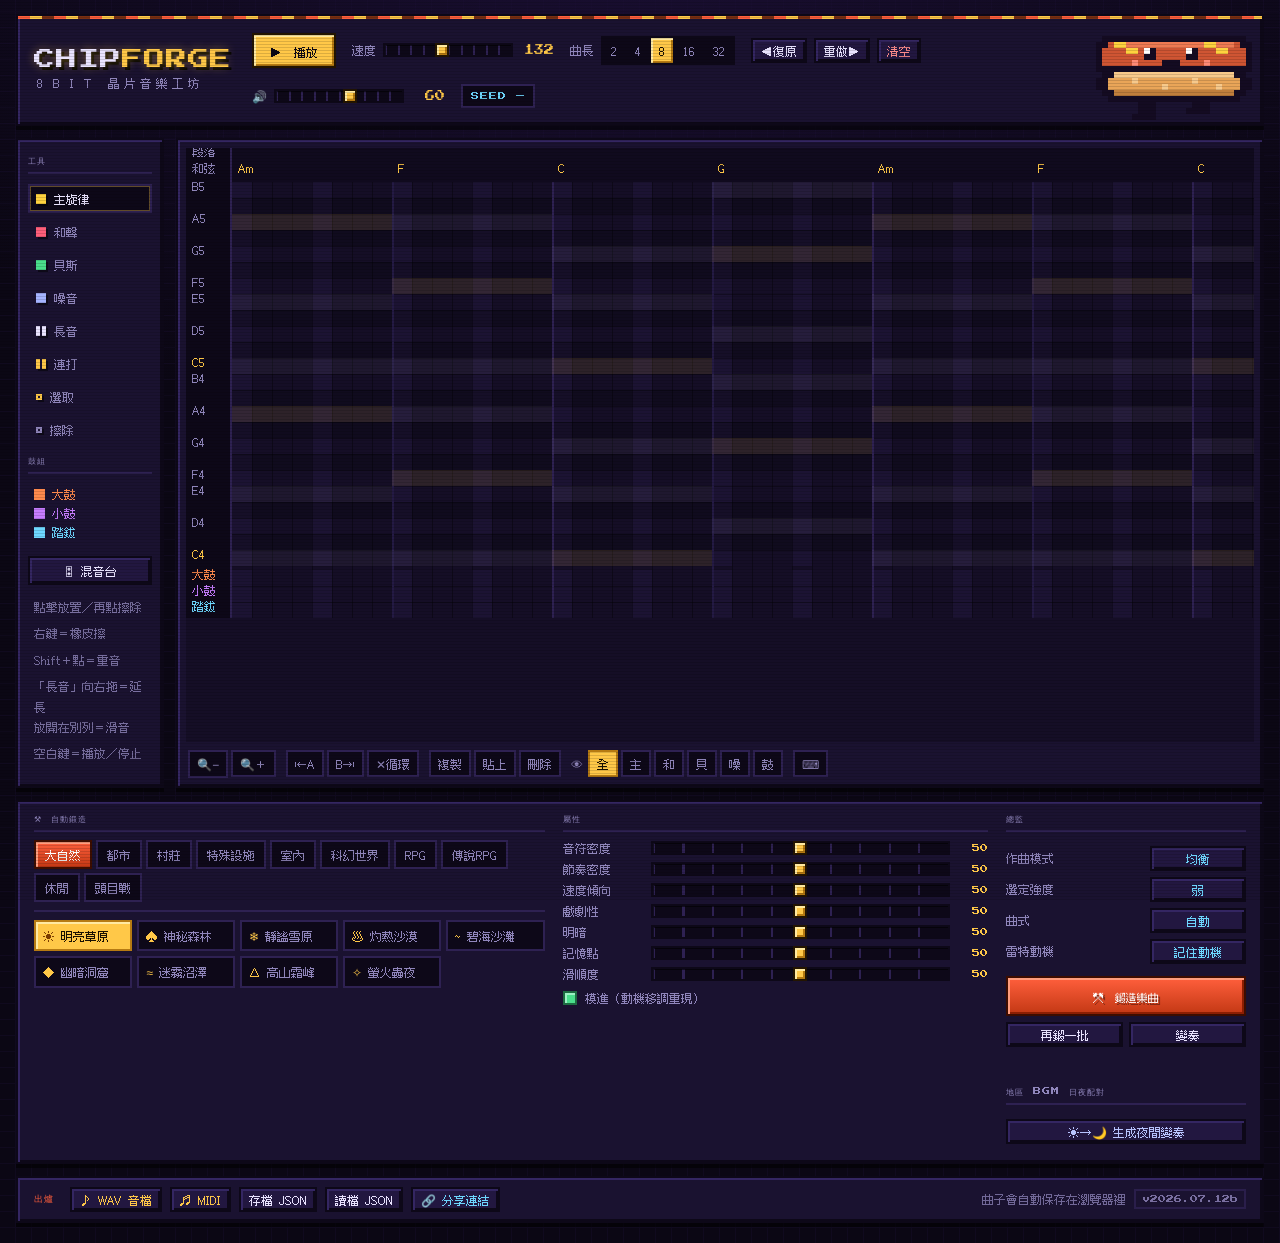
==== index.html @ d0098775 "加入版本徽章與 script 快取戳記 Co-Authored-By: Claude Fable 5 <noreply@anthropic.com>" ====
<!DOCTYPE html>
<html lang="zh-Hant">
<head>
<meta charset="UTF-8">
<meta name="viewport" content="width=device-width, initial-scale=1.0">
<title>ChipForge｜8BIT 晶片音樂工坊</title>
<meta name="description" content="ChipForge — 瀏覽器裡的 8-bit 晶片音樂鍛造工坊：自動作曲、piano-roll 編輯、WAV/MIDI 匯出">
<link rel="icon" href="data:image/svg+xml,<svg xmlns='http://www.w3.org/2000/svg' viewBox='0 0 16 16'><rect x='2' y='2' width='12' height='12' fill='%23ffc848'/><rect x='4' y='4' width='8' height='8' fill='%230b0714'/><rect x='6' y='6' width='4' height='4' fill='%23ff5f3c'/></svg>">
<link rel="stylesheet" href="css/style.css">
</head>
<body>

<div class="crt"></div>

<header class="topbar px-panel">
  <div class="logo">
    <div class="logo-main">CHIP<em>FORGE</em></div>
    <div class="logo-sub">８ＢＩＴ 晶片音樂工坊</div>
  </div>

  <div class="transport">
    <button id="btnPlay" class="px-btn btn-play">▶ 播放</button>
    <div class="t-group">
      <span class="t-label">速度</span>
      <input type="range" id="bpm" min="60" max="220" value="132" class="px-range">
      <span class="t-val" id="bpmVal">132</span>
    </div>
    <div class="t-group">
      <span class="t-label">曲長</span>
      <div class="bar-picker" id="barPicker"></div>
    </div>
    <div class="t-group">
      <button id="btnUndo" class="px-btn sm" title="Ctrl+Z">◀復原</button>
      <button id="btnRedo" class="px-btn sm" title="Ctrl+Y">重做▶</button>
      <button id="btnClear" class="px-btn sm danger">清空</button>
    </div>
    <div class="t-group vol-group">
      <span class="t-label">🔊</span>
      <input type="range" id="masterVol" min="0" max="100" value="60" class="px-range vol-range" title="整體音量">
      <span class="t-val" id="masterVolVal">60</span>
    </div>
    <div class="seed-badge" id="seedBadge" title="這首曲子的鍛造種子">SEED —</div>
  </div>

  <canvas id="mascot" width="104" height="80" title="熱狗仔"></canvas>
</header>

<div class="workspace">
  <aside class="toolbar px-panel">
    <div class="tb-title">工具</div>
    <div class="tools" id="tools">
      <button class="tool-btn t-lead active" data-tool="lead"><i></i>主旋律</button>
      <button class="tool-btn t-harm" data-tool="harm"><i></i>和聲</button>
      <button class="tool-btn t-bass" data-tool="bass"><i></i>貝斯</button>
      <button class="tool-btn t-noise" data-tool="noise"><i></i>噪音</button>
      <button class="tool-btn t-sus" data-tool="sus"><i></i>長音</button>
      <button class="tool-btn t-half" data-tool="half" title="一格打兩下（32分連打），點音符或鼓切換"><i></i>連打</button>
      <button class="tool-btn t-select" data-tool="select" title="拖曳框選，選中後可拖移/複製/刪除"><i></i>選取</button>
      <button class="tool-btn t-erase" data-tool="erase"><i></i>擦除</button>
    </div>
    <div class="tb-title">鼓組</div>
    <div class="drum-legend">
      <span class="dl dl-kick">■ 大鼓</span>
      <span class="dl dl-snare">■ 小鼓</span>
      <span class="dl dl-hat">■ 踏鈸</span>
    </div>
    <button id="btnMixer" class="px-btn wide">🎛 混音台</button>
    <div class="tb-hints">
      <p>點擊放置／再點擦除</p>
      <p>右鍵＝橡皮擦</p>
      <p>Shift＋點＝重音</p>
      <p>「長音」向右拖＝延長<br>放開在別列＝滑音</p>
      <p>空白鍵＝播放／停止</p>
    </div>
  </aside>

  <main class="rollwrap px-panel">
    <div class="rollscroll" id="rollScroll">
      <canvas id="roll"></canvas>
      <div id="playhead"></div>
    </div>
    <div class="opsbar">
      <div class="ops-group">
        <button id="opZoomOut" class="ops-btn" title="縮小時間軸">🔍−</button>
        <button id="opZoomIn" class="ops-btn" title="放大時間軸">🔍＋</button>
      </div>
      <div class="ops-group">
        <button id="opLoopA" class="ops-btn" title="在播放頭位置設循環起點">⇤A</button>
        <button id="opLoopB" class="ops-btn" title="在播放頭位置設循環終點">B⇥</button>
        <button id="opLoopClear" class="ops-btn" title="清除循環區間">✕循環</button>
      </div>
      <div class="ops-group">
        <button id="opCopy" class="ops-btn" title="複製選取">複製</button>
        <button id="opPaste" class="ops-btn" title="貼在播放頭位置">貼上</button>
        <button id="opDelSel" class="ops-btn" title="刪除選取">刪除</button>
      </div>
      <div class="ops-group" id="viewBtns">
        <span class="ops-label">👁</span>
        <button class="ops-btn" data-view="">全</button>
        <button class="ops-btn v-lead" data-view="lead">主</button>
        <button class="ops-btn v-harm" data-view="harm">和</button>
        <button class="ops-btn v-bass" data-view="bass">貝</button>
        <button class="ops-btn v-noise" data-view="noise">噪</button>
        <button class="ops-btn v-drum" data-view="drum">鼓</button>
      </div>
      <button id="opKeys" class="ops-btn" title="自訂快捷鍵">⌨</button>
    </div>
  </main>
</div>

<section class="genpanel px-panel">
  <div class="gp-left">
    <div class="gp-title">⚒ 自動鍛造</div>
    <div class="theme-cats" id="themeCats"></div>
    <div class="themes" id="themes"></div>
  </div>
  <div class="gp-mid">
    <div class="gp-title">屬性</div>
    <div class="sliders" id="sliders"></div>
    <label class="px-toggle"><input type="checkbox" id="tglSeq" checked><span></span>模進（動機移調重現）</label>
  </div>
  <div class="gp-right">
    <div class="gp-title">總監</div>
    <div class="cyc-row"><span>作曲模式</span><button class="px-btn sm cyc" id="cycDirector">均衡</button></div>
    <div class="cyc-row"><span>選定強度</span><button class="px-btn sm cyc" id="cycPower">弱</button></div>
    <div class="cyc-row"><span>曲式</span><button class="px-btn sm cyc" id="cycForm">自動</button></div>
    <div class="cyc-row"><span title="Undertale 式雷特動機：記住的旋律動機會出現在之後每首新曲的主歌與副歌開頭">雷特動機</span><button class="px-btn sm cyc" id="btnMotif">記住動機</button></div>
    <button id="btnForge" class="px-btn forge">⚒ 鍛造樂曲</button>
    <div class="forge-row">
      <button id="btnReforge" class="px-btn sm">再鍛一批</button>
      <button id="btnVary" class="px-btn sm">變奏</button>
    </div>
    <div id="forgeStatus" class="forge-status"></div>
    <div id="candidates" class="candidates"></div>
    <div class="gp-title" style="margin-top:6px">地區 BGM 日夜配對</div>
    <button id="btnNight" class="px-btn sm night">☀→🌙 生成夜間變奏</button>
    <div id="pairChips" class="candidates"></div>
  </div>
</section>

<footer class="exportbar px-panel">
  <span class="ex-title">出爐</span>
  <button id="btnWav" class="px-btn sm gold">♪ WAV 音檔</button>
  <button id="btnMidi" class="px-btn sm gold">♬ MIDI</button>
  <button id="btnJson" class="px-btn sm">存檔 JSON</button>
  <button id="btnLoad" class="px-btn sm">讀檔 JSON</button>
  <button id="btnShare" class="px-btn sm cyan">🔗 分享連結</button>
  <input type="file" id="fileInput" accept=".json" hidden>
  <span class="ex-hint" id="exHint">曲子會自動保存在瀏覽器裡</span>
  <span class="ver-badge" title="版本（更新後如果沒變，按 Ctrl+F5 強制重新整理）">v2026.07.12b</span>
</footer>

<div id="keysModal" class="modal hidden">
  <div class="modal-box px-panel" style="width:min(480px,94vw)">
    <div class="modal-head">
      <span>⌨ 快捷鍵</span>
      <button id="btnKeysClose" class="px-btn sm">✕ 關閉</button>
    </div>
    <div id="keysBody" class="mixer-body"></div>
    <div class="modal-foot">
      <button id="btnKeysReset" class="px-btn sm danger">恢復預設</button>
    </div>
  </div>
</div>

<div id="mixerModal" class="modal hidden">
  <div class="modal-box px-panel">
    <div class="modal-head">
      <span>🎛 混音台</span>
      <button id="btnMixClose" class="px-btn sm">✕ 關閉</button>
    </div>
    <div id="mixerBody" class="mixer-body"></div>
    <div class="modal-foot">
      <button id="btnMixReset" class="px-btn sm danger">恢復預設</button>
    </div>
  </div>
</div>

<script type="module" src="js/main.js?v=20260712b"></script>
</body>
</html>
---- css/style.css ----
/* ChipForge — 深夜機房・CRT 熔爐 美術系統 */

@font-face {
  font-family: 'FPXLatin';
  src: url('../fonts/fusion-pixel-12px-proportional-latin.otf.woff2') format('woff2');
  font-display: swap;
}
@font-face {
  font-family: 'FPXHant';
  src: url('../fonts/fusion-pixel-12px-proportional-zh_hant.otf.woff2') format('woff2');
  font-display: swap;
}
@font-face {
  font-family: 'PressStart';
  src: url('../fonts/press-start-2p.woff2') format('woff2');
  font-display: swap;
}

:root {
  --bg: #0b0714;
  --bg2: #120b1f;
  --panel: #1a1230;
  --panel2: #221740;
  --line: #2e2152;
  --hi: #342662;
  --lo: #0d0818;
  --ink: #eae4ff;
  --dim: #9187bd;
  --amber: #ffc848;
  --ember: #ff5f3c;
  --lead: #ffd23f;
  --harm: #ff5f7a;
  --bass: #4ade8c;
  --noise: #a5b4ff;
  --kick: #ff8a4d;
  --snare: #c77dff;
  --hat: #6fd8ff;
  --cell-dark: #150e26;
  --cell-beat: #1c1333;
}

* { margin: 0; padding: 0; box-sizing: border-box; }

html { background: var(--bg); }

body {
  font-family: 'FPXLatin', 'FPXHant', monospace;
  font-size: 12px;
  color: var(--ink);
  background:
    radial-gradient(ellipse 120% 90% at 50% -10%, #1b0f35 0%, transparent 55%),
    repeating-linear-gradient(0deg, transparent 0 15px, #100a1e 15px 16px),
    repeating-linear-gradient(90deg, transparent 0 15px, #100a1e 15px 16px),
    var(--bg);
  min-height: 100vh;
  padding: 14px 16px 20px;
  display: flex;
  flex-direction: column;
  gap: 12px;
  user-select: none;
  -webkit-font-smoothing: none;
  image-rendering: pixelated;
}

/* CRT 掃描線 + 暗角 */
.crt {
  position: fixed; inset: 0; z-index: 999; pointer-events: none;
  background:
    repeating-linear-gradient(0deg, rgba(0,0,0,.14) 0 1px, transparent 1px 3px),
    radial-gradient(ellipse 140% 120% at 50% 50%, transparent 60%, rgba(4,0,12,.55) 100%);
  mix-blend-mode: multiply;
}

/* ===== 像素面板／按鈕 ===== */
.px-panel {
  background: var(--panel);
  border: 2px solid var(--lo);
  box-shadow:
    inset 2px 2px 0 var(--hi),
    inset -2px -2px 0 var(--lo),
    0 4px 0 rgba(0,0,0,.55);
}

.px-btn {
  font-family: inherit;
  font-size: 12px;
  color: var(--ink);
  background: var(--panel2);
  border: 2px solid var(--lo);
  box-shadow: inset 2px 2px 0 var(--hi), inset -2px -2px 0 var(--lo);
  padding: 7px 12px 6px;
  cursor: pointer;
  line-height: 1;
  white-space: nowrap;
}
.px-btn:hover { background: #2b1d52; }
.px-btn:active, .px-btn.pressed {
  box-shadow: inset -2px -2px 0 var(--hi), inset 2px 2px 0 var(--lo);
  transform: translateY(1px);
}
.px-btn.sm { padding: 5px 8px 4px; font-size: 12px; }
.px-btn.wide { width: 100%; margin-top: 8px; }
.px-btn.danger { color: #ff8d8d; }
.px-btn.gold { color: var(--amber); }
.px-btn.cyan { color: var(--hat); }
.px-btn:disabled { opacity: .45; cursor: default; }

.btn-play {
  font-family: 'PressStart', 'FPXHant', monospace;
  font-size: 12px;
  color: #0b0714;
  background: var(--amber);
  border-color: #241500;
  box-shadow: inset 2px 2px 0 #ffe9a1, inset -2px -2px 0 #b57a12;
  padding: 10px 16px 9px;
}
.btn-play:hover { background: #ffd76e; }
.btn-play.playing {
  background: var(--ember);
  box-shadow: inset 2px 2px 0 #ff9d7e, inset -2px -2px 0 #a72806;
  color: #fff;
  animation: playPulse 0.6s steps(2) infinite;
}
@keyframes playPulse {
  0%, 100% { filter: brightness(1); }
  50% { filter: brightness(1.18); }
}

/* ===== 頂欄 ===== */
.topbar {
  display: flex;
  align-items: center;
  gap: 20px;
  padding: 10px 16px;
  position: relative;
  overflow: hidden;
}
.topbar::before { /* 熔爐火光流動條 */
  content: '';
  position: absolute; left: 0; right: 0; top: 0; height: 3px;
  background: repeating-linear-gradient(90deg,
    var(--ember) 0 12px, var(--amber) 12px 24px, #7a2f12 24px 36px);
  animation: marquee 1.2s steps(6) infinite;
}
@keyframes marquee { to { background-position: 36px 0; } }

.logo-main {
  font-family: 'PressStart', monospace;
  font-size: 21px;
  color: var(--ink);
  letter-spacing: 1px;
  text-shadow: 0 0 10px rgba(255, 200, 72, .45), 3px 3px 0 #000;
}
.logo-main em { font-style: normal; color: var(--amber); }
.logo-sub {
  margin-top: 5px;
  color: var(--dim);
  letter-spacing: 4px;
  font-size: 12px;
}

.transport {
  display: flex;
  align-items: center;
  gap: 16px;
  flex: 1;
  flex-wrap: wrap;
}
.t-group { display: flex; align-items: center; gap: 7px; }
.t-label { color: var(--dim); }
.t-val {
  font-family: 'PressStart', monospace;
  font-size: 10px;
  color: var(--amber);
  min-width: 34px;
  text-align: right;
}

.bar-picker { display: flex; }
.bar-picker button {
  font-family: inherit; font-size: 12px;
  background: var(--lo); color: var(--dim);
  border: 2px solid var(--lo); border-right-width: 0;
  padding: 5px 8px 4px; cursor: pointer;
}
.bar-picker button:last-child { border-right-width: 2px; }
.bar-picker button.active {
  background: var(--amber); color: #170e00;
  box-shadow: inset 2px 2px 0 #ffe9a1, inset -2px -2px 0 #b57a12;
}

.vol-range { width: 90px; }
.vol-range::-webkit-slider-thumb { background: var(--hat); border-color: #063346; box-shadow: inset 2px 2px 0 #b5ecff, inset -2px -2px 0 #2a89b0; }

.seed-badge {
  font-family: 'PressStart', monospace;
  font-size: 8px;
  color: var(--hat);
  background: var(--lo);
  border: 2px solid var(--line);
  padding: 6px 8px;
  letter-spacing: 1px;
}

#mascot {
  image-rendering: pixelated;
  width: 156px;
  height: 120px;
  margin: -14px -6px -18px 0;
}

/* ===== 工作區 ===== */
.workspace {
  display: flex;
  gap: 12px;
  flex: 1;
  min-height: 0;
}

.toolbar {
  width: 148px;
  flex-shrink: 0;
  padding: 10px;
  display: flex;
  flex-direction: column;
  gap: 6px;
}
.tb-title {
  font-family: 'PressStart', monospace;
  font-size: 8px;
  color: var(--dim);
  letter-spacing: 1px;
  margin: 6px 0 4px;
  border-bottom: 2px solid var(--line);
  padding-bottom: 5px;
}
.tools { display: flex; flex-direction: column; gap: 4px; }
.tool-btn {
  display: flex; align-items: center; gap: 8px;
  font-family: inherit; font-size: 12px;
  color: var(--dim);
  background: transparent;
  border: 2px solid transparent;
  padding: 5px 6px 4px;
  cursor: pointer;
  text-align: left;
}
.tool-btn i {
  width: 10px; height: 10px; display: inline-block;
  background: var(--dim);
  box-shadow: 2px 2px 0 rgba(0,0,0,.5);
}
.tool-btn.t-lead i { background: var(--lead); }
.tool-btn.t-harm i { background: var(--harm); }
.tool-btn.t-bass i { background: var(--bass); }
.tool-btn.t-noise i { background: var(--noise); }
.tool-btn.t-sus i { background: linear-gradient(90deg, var(--ink) 0 4px, transparent 4px 6px, var(--ink) 6px); }
.tool-btn.t-half i { background: linear-gradient(90deg, var(--amber) 0 4px, transparent 4px 6px, var(--amber) 6px 10px); }
.tool-btn.t-select i { background: transparent; border: 2px dashed var(--amber); width: 6px; height: 6px; }
.tool-btn.t-erase i { background: transparent; border: 2px solid var(--dim); width: 6px; height: 6px; }
.tool-btn:hover { color: var(--ink); background: rgba(255,255,255,.04); }
.tool-btn.active {
  color: var(--ink);
  background: var(--lo);
  border-color: var(--line);
  box-shadow: inset 0 0 0 1px rgba(255, 200, 72, .35);
}

.drum-legend { display: flex; flex-direction: column; gap: 3px; padding: 2px 6px; }
.dl { color: var(--dim); }
.dl-kick { color: var(--kick); }
.dl-snare { color: var(--snare); }
.dl-hat { color: var(--hat); }

.tb-hints { margin-top: auto; padding: 6px; color: var(--dim); line-height: 1.7; opacity: .8; }
.tb-hints p { margin-bottom: 6px; }

/* ===== 音格捲動區 ===== */
.rollwrap { flex: 1; padding: 8px; min-width: 0; display: flex; }
.rollscroll {
  position: relative;
  overflow: auto hidden;
  flex: 1;
  background: var(--cell-dark);
  scrollbar-color: var(--line) var(--lo);
}
#roll { display: block; image-rendering: pixelated; cursor: crosshair; }
#playhead {
  position: absolute; top: 0; bottom: 0; left: 0;
  width: 2px;
  background: var(--amber);
  box-shadow: 0 0 8px rgba(255, 200, 72, .8);
  opacity: 0;
  pointer-events: none;
}

/* ===== 操作按鈕列（剪輯式）===== */
.rollwrap { flex-direction: column; gap: 6px; }
.opsbar {
  display: flex;
  align-items: center;
  gap: 10px;
  flex-wrap: wrap;
  padding: 2px 2px 0;
}
.ops-group { display: flex; gap: 3px; align-items: center; }
.ops-label { color: var(--dim); margin-right: 2px; }
.ops-btn {
  font-family: inherit; font-size: 12px;
  color: var(--dim);
  background: var(--lo);
  border: 2px solid var(--line);
  padding: 4px 7px 3px;
  cursor: pointer;
  touch-action: manipulation;
}
.ops-btn:hover { color: var(--ink); border-color: var(--hi); }
.ops-btn:active { transform: translateY(1px); }
.ops-btn.active {
  color: #170e00;
  background: var(--amber);
  border-color: #b57a12;
}
.ops-btn.v-lead.active { background: var(--lead); }
.ops-btn.v-harm.active { background: var(--harm); }
.ops-btn.v-bass.active { background: var(--bass); }
.ops-btn.v-noise.active { background: var(--noise); }
.ops-btn.v-drum.active { background: var(--hat); }

.key-row { display: grid; grid-template-columns: 1fr auto; gap: 8px; align-items: center; }
.key-row span { color: var(--dim); }
.key-btn {
  font-family: 'PressStart', monospace; font-size: 8px;
  min-width: 110px;
  color: var(--hat);
  background: var(--lo);
  border: 2px solid var(--line);
  padding: 6px 8px;
  cursor: pointer;
}
.key-btn.listening { color: #170e00; background: var(--amber); animation: playPulse .5s steps(2) infinite; }

/* ===== 鍛造面板 ===== */
.genpanel {
  display: flex;
  gap: 18px;
  padding: 12px 16px;
}
.gp-title {
  font-family: 'PressStart', monospace;
  font-size: 8px;
  color: var(--dim);
  letter-spacing: 1px;
  margin-bottom: 8px;
  border-bottom: 2px solid var(--line);
  padding-bottom: 5px;
}
.gp-left { flex: 1.2; min-width: 0; }
.gp-mid { flex: 1; min-width: 260px; }
.gp-right { width: 240px; flex-shrink: 0; display: flex; flex-direction: column; gap: 6px; }

.theme-cats {
  display: flex;
  flex-wrap: wrap;
  gap: 4px;
  margin-bottom: 8px;
  border-bottom: 2px solid var(--line);
  padding-bottom: 8px;
}
.cat-tab {
  font-family: inherit; font-size: 12px;
  color: var(--dim);
  background: var(--lo);
  border: 2px solid var(--line);
  padding: 5px 9px 4px;
  cursor: pointer;
}
.cat-tab:hover { color: var(--ink); border-color: var(--hi); }
.cat-tab.active {
  color: #fff;
  background: linear-gradient(180deg, var(--ember), #c33814);
  border-color: #3d0d00;
  box-shadow: inset 2px 2px 0 #ff9d7e;
}

.themes {
  display: grid;
  grid-template-columns: repeat(auto-fill, minmax(96px, 1fr));
  gap: 5px;
}
.theme-chip {
  font-family: inherit; font-size: 12px;
  display: flex; align-items: center; gap: 6px;
  color: var(--dim);
  background: var(--lo);
  border: 2px solid var(--line);
  padding: 6px 7px 5px;
  cursor: pointer;
  text-align: left;
}
.theme-chip b { font-weight: normal; color: var(--amber); }
.theme-chip:hover { color: var(--ink); border-color: var(--hi); }
.theme-chip.active {
  color: #170e00;
  background: var(--amber);
  border-color: #b57a12;
  box-shadow: inset 2px 2px 0 #ffe9a1;
}
.theme-chip.active b { color: #7a3b00; }

.sliders { display: flex; flex-direction: column; gap: 5px; }
.sl-row { display: grid; grid-template-columns: 80px 1fr 30px; align-items: center; gap: 8px; }
.sl-row .sl-name { color: var(--dim); }
.sl-row .sl-val { color: var(--amber); text-align: right; font-family: 'PressStart', monospace; font-size: 8px; }

.px-range {
  appearance: none;
  -webkit-appearance: none;
  height: 14px;
  background:
    repeating-linear-gradient(90deg, var(--line) 0 2px, transparent 2px 10%),
    var(--lo);
  border: 2px solid var(--lo);
  box-shadow: inset 1px 1px 0 rgba(0,0,0,.6);
  cursor: pointer;
  width: 130px;
}
.sliders .px-range { width: 100%; }
.px-range::-webkit-slider-thumb {
  appearance: none;
  -webkit-appearance: none;
  width: 14px; height: 14px;
  background: var(--amber);
  border: 2px solid #241500;
  box-shadow: inset 2px 2px 0 #ffe9a1, inset -2px -2px 0 #b57a12;
}
.px-range::-moz-range-thumb {
  width: 10px; height: 10px; border-radius: 0;
  background: var(--amber);
  border: 2px solid #241500;
}

.px-toggle { display: flex; align-items: center; gap: 8px; margin-top: 8px; color: var(--dim); cursor: pointer; }
.px-toggle input { display: none; }
.px-toggle span {
  width: 14px; height: 14px;
  background: var(--lo);
  border: 2px solid var(--line);
  display: inline-block;
  position: relative;
}
.px-toggle input:checked + span { background: var(--bass); border-color: #1d6b41; box-shadow: inset 2px 2px 0 #9df0c3; }

.cyc-row { display: flex; align-items: center; justify-content: space-between; gap: 8px; color: var(--dim); }
.cyc-row .cyc { min-width: 96px; color: var(--hat); }

.px-btn.forge {
  font-family: 'PressStart', 'FPXHant', monospace;
  font-size: 11px;
  padding: 13px 8px 12px;
  margin-top: 6px;
  color: #fff;
  background: linear-gradient(180deg, var(--ember), #c33814);
  border-color: #3d0d00;
  box-shadow: inset 2px 2px 0 #ff9d7e, inset -2px -2px 0 #8c1e02;
  text-shadow: 2px 2px 0 rgba(0,0,0,.4);
}
.px-btn.forge:hover { filter: brightness(1.12); }
.px-btn.forge:disabled { filter: grayscale(.6); }
.forge-row { display: flex; gap: 6px; }
.forge-row .px-btn { flex: 1; }

.forge-status {
  min-height: 16px;
  color: var(--amber);
  font-size: 12px;
}
.forge-status.busy::after {
  content: '▮▮▮';
  animation: dots 0.7s steps(3) infinite;
  margin-left: 4px;
}
@keyframes dots { 0% { content: '▮'; } 50% { content: '▮▮'; } 100% { content: '▮▮▮'; } }

.candidates { display: flex; gap: 5px; flex-wrap: wrap; }
.cand-chip {
  font-family: inherit; font-size: 12px;
  background: var(--lo); color: var(--dim);
  border: 2px solid var(--line);
  padding: 5px 8px 4px;
  cursor: pointer;
}
.cand-chip:hover { color: var(--ink); }
.cand-chip.active { color: #001510; background: var(--bass); border-color: #1d6b41; }
.cand-chip small { opacity: .7; margin-left: 4px; }

.px-btn.night { color: #b9c5ff; }
.pair-chip.active-day { color: #170e00 !important; background: var(--amber) !important; border-color: #b57a12 !important; }
.pair-chip.active-night { color: #eae4ff !important; background: #3d3477 !important; border-color: #6a5fd0 !important; box-shadow: inset 2px 2px 0 #6a5fd0; }

/* ===== 出爐列 ===== */
.exportbar {
  display: flex;
  align-items: center;
  gap: 8px;
  padding: 9px 16px;
}
.ex-title {
  font-family: 'PressStart', monospace;
  font-size: 9px;
  color: var(--ember);
  letter-spacing: 1px;
  margin-right: 8px;
}
.ex-hint { margin-left: auto; color: var(--dim); opacity: .75; }
.ver-badge {
  font-family: 'PressStart', monospace;
  font-size: 8px;
  color: var(--dim);
  border: 2px solid var(--line);
  padding: 4px 6px;
  opacity: .8;
}

/* ===== 混音台 ===== */
.modal {
  position: fixed; inset: 0; z-index: 100;
  background: rgba(5, 2, 12, .72);
  display: flex; align-items: center; justify-content: center;
}
.modal.hidden { display: none; }
.modal-box { width: min(680px, 94vw); max-height: 90vh; overflow: auto; padding: 14px 16px; }
.modal-head {
  display: flex; justify-content: space-between; align-items: center;
  font-family: 'PressStart', 'FPXHant', monospace; font-size: 11px;
  color: var(--amber);
  border-bottom: 2px solid var(--line);
  padding-bottom: 10px; margin-bottom: 12px;
}
.modal-foot { border-top: 2px solid var(--line); padding-top: 10px; margin-top: 12px; text-align: right; }

.mixer-body { display: flex; flex-direction: column; gap: 6px; }
.mx-row {
  display: grid;
  grid-template-columns: 64px 1fr 30px auto auto;
  gap: 8px; align-items: center;
}
.mx-row .mx-name { color: var(--dim); }
.mx-row .mx-val { color: var(--amber); text-align: right; font-family: 'PressStart', monospace; font-size: 8px; }
.mx-ms { display: flex; gap: 3px; }
.mx-ms button {
  font-family: inherit; font-size: 10px;
  width: 22px; height: 20px;
  background: var(--lo); color: var(--dim);
  border: 2px solid var(--line); cursor: pointer;
}
.mx-ms button.on-m { background: #b3263a; color: #fff; border-color: #5e0f1c; }
.mx-ms button.on-s { background: var(--amber); color: #170e00; border-color: #b57a12; }
.mx-sep {
  font-family: 'PressStart', monospace; font-size: 8px;
  color: var(--dim); letter-spacing: 1px;
  border-bottom: 2px solid var(--line);
  padding: 10px 0 5px;
}
.mx-opts { display: flex; flex-wrap: wrap; gap: 10px; align-items: center; }
.mx-opts select {
  font-family: inherit; font-size: 12px;
  background: var(--lo); color: var(--ink);
  border: 2px solid var(--line);
  padding: 4px 6px;
}

/* 小螢幕降級 */
@media (max-width: 900px) {
  .workspace { flex-direction: column; }
  .toolbar { width: 100%; flex-direction: row; flex-wrap: wrap; align-items: center; }
  .tools { flex-direction: row; flex-wrap: wrap; }
  .tb-hints { display: none; }
  .genpanel { flex-direction: column; }
  .gp-right { width: 100%; }
  #mascot { display: none; }
}
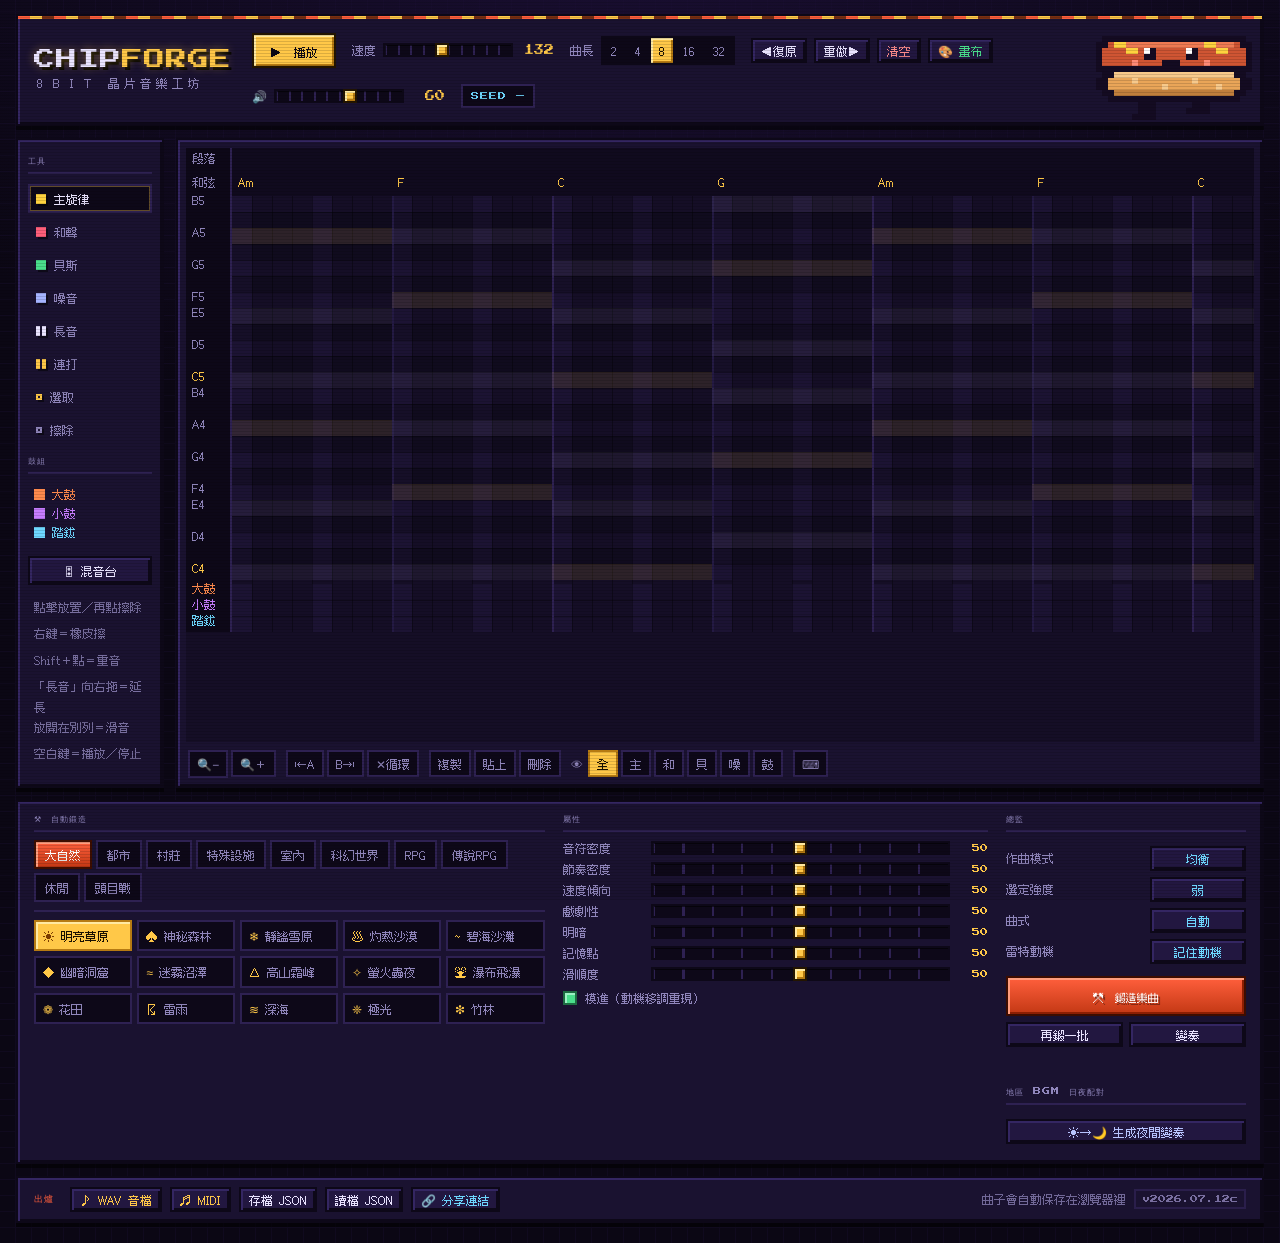
==== commit 442c8690: "曲風擴充至150種 + 段落列加寬 + 自訂畫布存檔 - 曲風每分類補到 15 種（共 150 種），休閒類多加 chill 慢歌，   傳說RPG 加 9 種 Undertale 風味曲目（決心之魂" ====
--- a/index.html
+++ b/index.html
@@ -33,6 +33,7 @@
       <button id="btnUndo" class="px-btn sm" title="Ctrl+Z">◀復原</button>
       <button id="btnRedo" class="px-btn sm" title="Ctrl+Y">重做▶</button>
       <button id="btnClear" class="px-btn sm danger">清空</button>
+      <button id="btnCanvas" class="px-btn sm canvas-btn">🎨 畫布<span class="dirty-dot" id="dirtyDot"></span></button>
     </div>
     <div class="t-group vol-group">
       <span class="t-label">🔊</span>
@@ -147,8 +148,19 @@
   <button id="btnShare" class="px-btn sm cyan">🔗 分享連結</button>
   <input type="file" id="fileInput" accept=".json" hidden>
   <span class="ex-hint" id="exHint">曲子會自動保存在瀏覽器裡</span>
-  <span class="ver-badge" title="版本（更新後如果沒變，按 Ctrl+F5 強制重新整理）">v2026.07.12b</span>
+  <span class="ver-badge" title="版本（更新後如果沒變，按 Ctrl+F5 強制重新整理）">v2026.07.12c</span>
 </footer>
+
+<div id="canvasModal" class="modal hidden">
+  <div class="modal-box px-panel" style="width:min(560px,94vw)">
+    <div class="modal-head">
+      <span>🎨 自訂畫布</span>
+      <button id="btnCanvasClose" class="px-btn sm">✕ 關閉</button>
+    </div>
+    <div class="canvas-tip">💡 提示：重新鍛造、清空、載入都會蓋掉目前的畫布。喜歡的曲子記得先存到欄位！（存在瀏覽器，最多 5 格）</div>
+    <div id="slotsBody" class="slots-body"></div>
+  </div>
+</div>
 
 <div id="keysModal" class="modal hidden">
   <div class="modal-box px-panel" style="width:min(480px,94vw)">
@@ -176,6 +188,6 @@
   </div>
 </div>
 
-<script type="module" src="js/main.js?v=20260712b"></script>
+<script type="module" src="js/main.js?v=20260712c"></script>
 </body>
 </html>
--- a/css/style.css
+++ b/css/style.css
@@ -189,6 +189,41 @@
   box-shadow: inset 2px 2px 0 #ffe9a1, inset -2px -2px 0 #b57a12;
 }
 
+.canvas-btn { position: relative; color: var(--bass); }
+.dirty-dot {
+  position: absolute; top: -4px; right: -4px;
+  width: 8px; height: 8px;
+  background: var(--ember);
+  border: 1px solid #3d0d00;
+  display: none;
+}
+.dirty-dot.show { display: block; animation: playPulse .8s steps(2) infinite; }
+
+.canvas-tip {
+  color: var(--amber);
+  background: rgba(255, 200, 72, .08);
+  border: 2px solid var(--line);
+  padding: 8px 10px;
+  margin-bottom: 12px;
+  line-height: 1.6;
+}
+.slots-body { display: flex; flex-direction: column; gap: 6px; }
+.slot-row {
+  display: grid;
+  grid-template-columns: 24px 1fr auto;
+  gap: 8px; align-items: center;
+  background: var(--lo);
+  border: 2px solid var(--line);
+  padding: 7px 9px;
+}
+.slot-row.filled { border-color: var(--hi); }
+.slot-num { font-family: 'PressStart', monospace; font-size: 10px; color: var(--dim); }
+.slot-info { min-width: 0; }
+.slot-title { color: var(--ink); overflow: hidden; text-overflow: ellipsis; white-space: nowrap; }
+.slot-meta { color: var(--dim); font-size: 12px; margin-top: 2px; }
+.slot-empty { color: var(--dim); opacity: .6; }
+.slot-acts { display: flex; gap: 4px; }
+
 .vol-range { width: 90px; }
 .vol-range::-webkit-slider-thumb { background: var(--hat); border-color: #063346; box-shadow: inset 2px 2px 0 #b5ecff, inset -2px -2px 0 #2a89b0; }
 
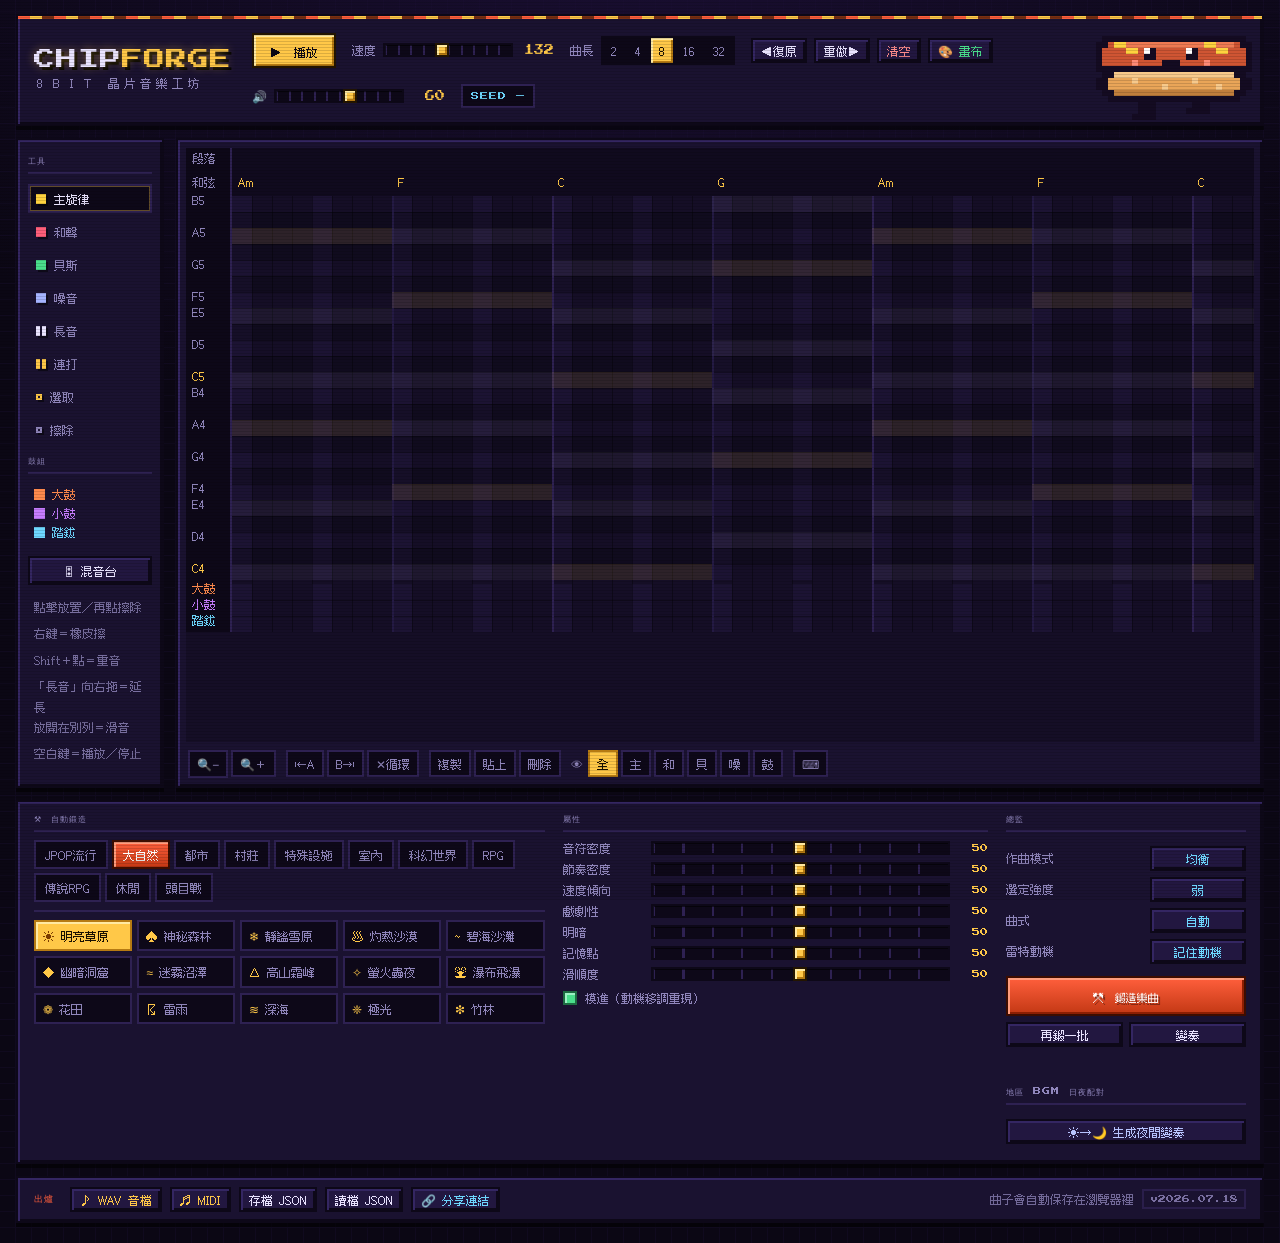
==== commit 48c72e02: "副歌工程＋管絃語法＋JPOP 曲風：抓耳研究的完整落地 - composer：管絃編曲語法（tutti 八度齊奏/A2·B 對位線/間奏聲部問答） - composer：對位法則入修復通道（唯一 cl" ====
--- a/index.html
+++ b/index.html
@@ -148,7 +148,7 @@
   <button id="btnShare" class="px-btn sm cyan">🔗 分享連結</button>
   <input type="file" id="fileInput" accept=".json" hidden>
   <span class="ex-hint" id="exHint">曲子會自動保存在瀏覽器裡</span>
-  <span class="ver-badge" title="版本（更新後如果沒變，按 Ctrl+F5 強制重新整理）">v2026.07.12c</span>
+  <span class="ver-badge" title="版本（更新後如果沒變，按 Ctrl+F5 強制重新整理）">v2026.07.18</span>
 </footer>
 
 <div id="canvasModal" class="modal hidden">
@@ -188,6 +188,6 @@
   </div>
 </div>
 
-<script type="module" src="js/main.js?v=20260712c"></script>
+<script type="module" src="js/main.js?v=20260718"></script>
 </body>
 </html>
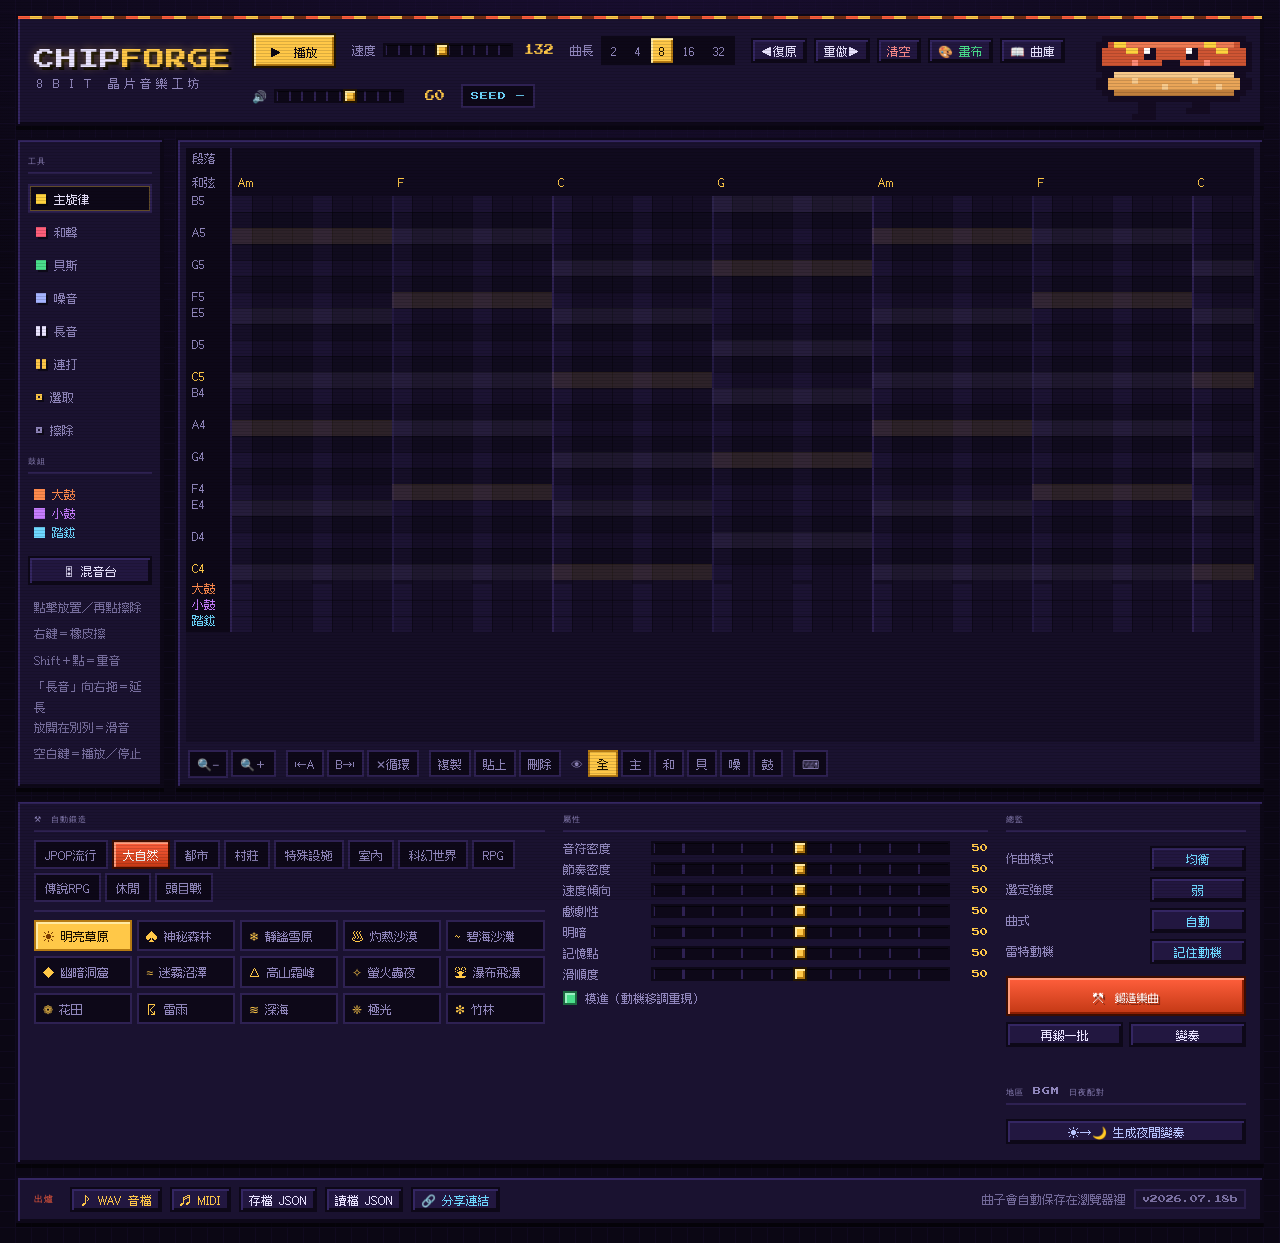
==== commit 0c1c9dce: "小提琴音色＋引擎版本戳記＋精選曲庫（48 主題×10 首） - synth：strings 拉奏音色（雙鋸齒微失諧+弓壓慢起音+低通柔化），混音台/MIDI 對應齊 - themes：confessi" ====
--- a/index.html
+++ b/index.html
@@ -34,6 +34,7 @@
       <button id="btnRedo" class="px-btn sm" title="Ctrl+Y">重做▶</button>
       <button id="btnClear" class="px-btn sm danger">清空</button>
       <button id="btnCanvas" class="px-btn sm canvas-btn">🎨 畫布<span class="dirty-dot" id="dirtyDot"></span></button>
+      <button id="btnSongbook" class="px-btn sm">📖 曲庫</button>
     </div>
     <div class="t-group vol-group">
       <span class="t-label">🔊</span>
@@ -148,7 +149,7 @@
   <button id="btnShare" class="px-btn sm cyan">🔗 分享連結</button>
   <input type="file" id="fileInput" accept=".json" hidden>
   <span class="ex-hint" id="exHint">曲子會自動保存在瀏覽器裡</span>
-  <span class="ver-badge" title="版本（更新後如果沒變，按 Ctrl+F5 強制重新整理）">v2026.07.18</span>
+  <span class="ver-badge" title="版本（更新後如果沒變，按 Ctrl+F5 強制重新整理）">v2026.07.18b</span>
 </footer>
 
 <div id="canvasModal" class="modal hidden">
@@ -159,6 +160,17 @@
     </div>
     <div class="canvas-tip">💡 提示：重新鍛造、清空、載入都會蓋掉目前的畫布。喜歡的曲子記得先存到欄位！（存在瀏覽器，最多 5 格）</div>
     <div id="slotsBody" class="slots-body"></div>
+  </div>
+</div>
+
+<div id="songbookModal" class="modal hidden">
+  <div class="modal-box px-panel" style="width:min(640px,94vw)">
+    <div class="modal-head">
+      <span>📖 精選曲庫</span>
+      <button id="btnSongbookClose" class="px-btn sm">✕ 關閉</button>
+    </div>
+    <div class="canvas-tip">💡 每首都是機器鍛造多候選取最高分的精選。點「載入」進畫布（會蓋掉目前畫布，喜歡的先存檔！）</div>
+    <div id="songbookBody" class="slots-body" style="max-height:60vh;overflow-y:auto"></div>
   </div>
 </div>
 
@@ -188,6 +200,6 @@
   </div>
 </div>
 
-<script type="module" src="js/main.js?v=20260718"></script>
+<script type="module" src="js/main.js?v=20260718b"></script>
 </body>
 </html>
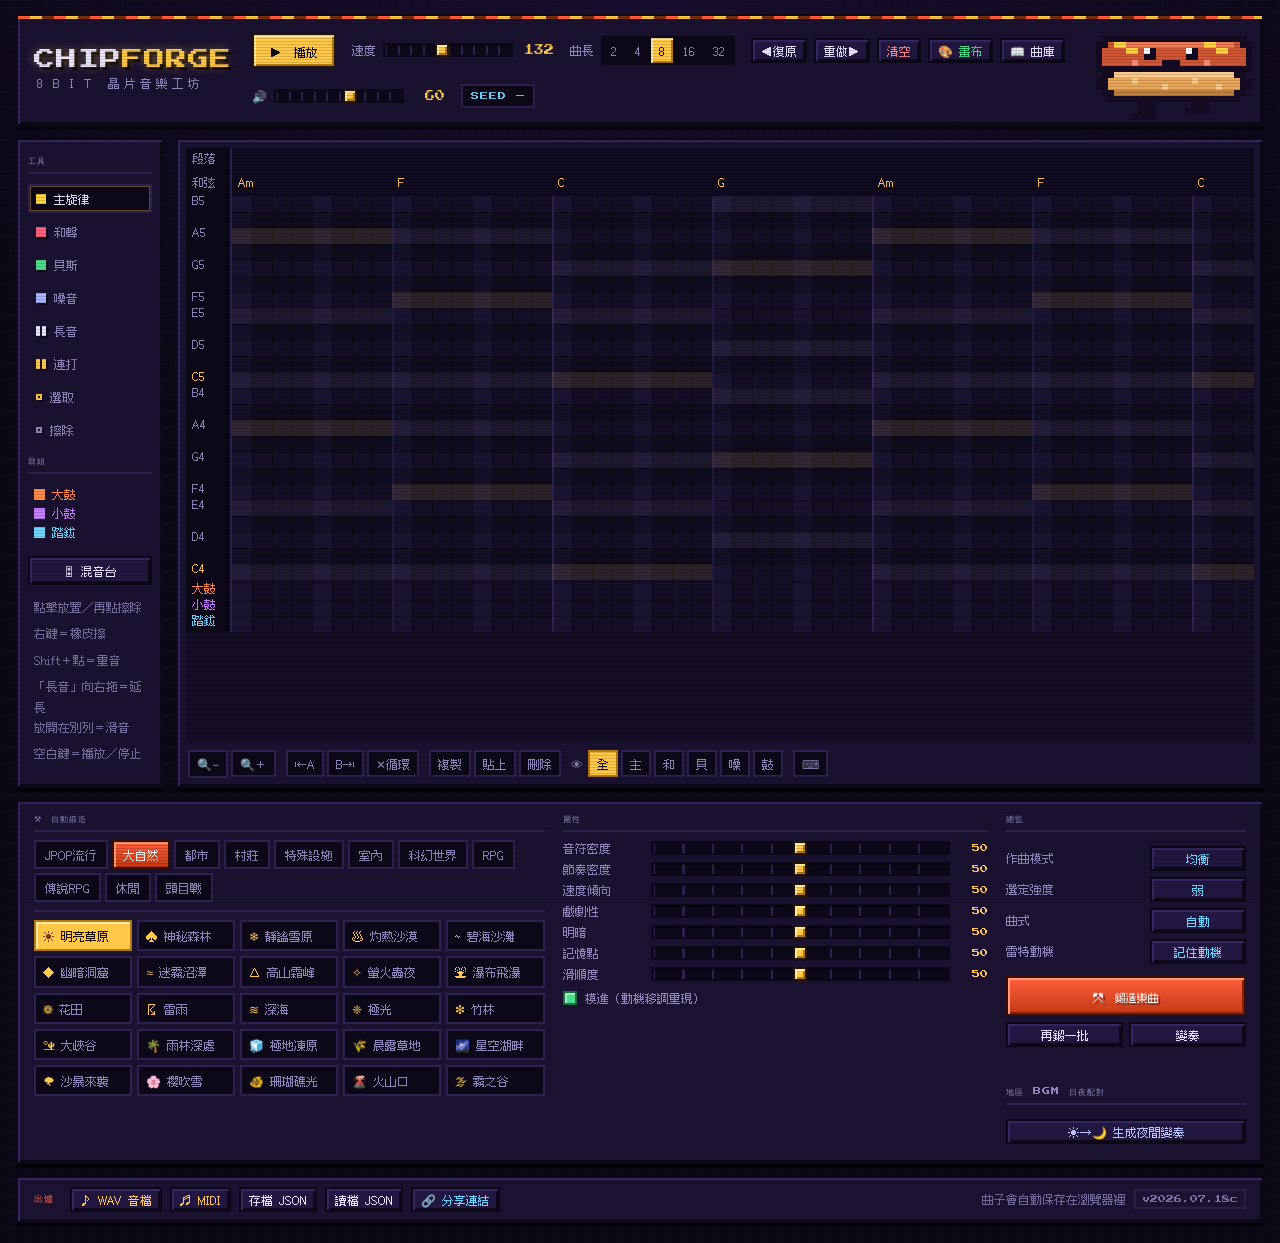
==== commit fe902284: "曲風大擴充：11 分類各+10 個主題（153→263） - JPOP+10：夜行巴士/畢業式/便利商店/深夜電台/安可燈海/通勤電車/初雪之戀/卡拉OK/海岸公路/澀谷交叉口 - 大自然/都市/村莊" ====
--- a/index.html
+++ b/index.html
@@ -149,7 +149,7 @@
   <button id="btnShare" class="px-btn sm cyan">🔗 分享連結</button>
   <input type="file" id="fileInput" accept=".json" hidden>
   <span class="ex-hint" id="exHint">曲子會自動保存在瀏覽器裡</span>
-  <span class="ver-badge" title="版本（更新後如果沒變，按 Ctrl+F5 強制重新整理）">v2026.07.18b</span>
+  <span class="ver-badge" title="版本（更新後如果沒變，按 Ctrl+F5 強制重新整理）">v2026.07.18c</span>
 </footer>
 
 <div id="canvasModal" class="modal hidden">
@@ -200,6 +200,6 @@
   </div>
 </div>
 
-<script type="module" src="js/main.js?v=20260718b"></script>
+<script type="module" src="js/main.js?v=20260718c"></script>
 </body>
 </html>
